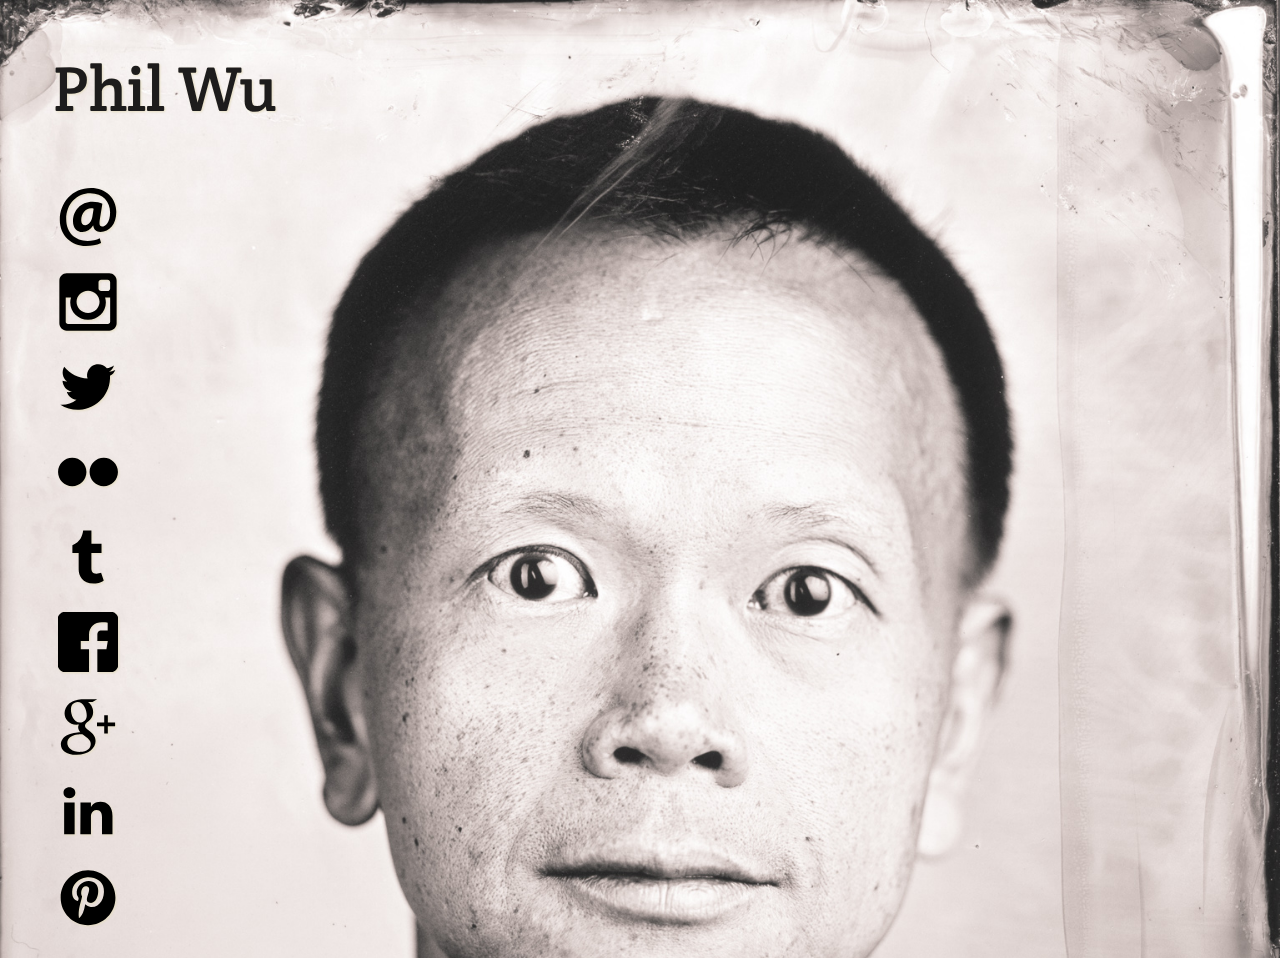
==== index.html @ 3a06e1a3 "rename html" ====
<!DOCTYPE html PUBLIC "-//W3C//DTD HTML 4.01//EN">
<html>
<head>
  <link href='http://fonts.googleapis.com/css?family=Crete+Round' rel='stylesheet' type='text/css'>
  <link rel="shortcut icon" href="/images/favicon.ico" type="image/x-icon" />
  <title>Phil Wu</title>
  <link rel="stylesheet" href="phil.css">
</head>

<body>
<div>
<ul>
<li><h1>Phil Wu</h1></li>
<li><a href="mailto:phil@runty.com" title="Email" class="social-button"> <img src="images/mail.min.svg"/></a></li>
<li><a href="http://instagram.com/_u/phobus/" title="Instagram" class="social-button"> <img src="images/instagram.min.svg"/></a></li>
<li><a href="http://twitter.com/phobus" title="Twitter" class="social-button"> <img src="images/twitter.min.svg"/></a></li>
<li><a href="http://flickr.com/phobus" title="Flickr" class="social-button"> <img src="images/flickr.svg"/></a></li>
<li><a href="http://thesadflail.com" title="The Sad Flail" class="social-button"> <img src="images/tumblr.min.svg"/></a></li>
<li><a href="http://facebook.com/phil.wu" title="Facebook" class="social-button"> <img src="images/facebook.min.svg"/></a></li>
<li><a href="https://plus.google.com/+PhilWu" title="Google+" class="social-button"> <img src="images/google_plus.min.svg"/></a></li>
<li><a href="https://ca.linkedin.com/in/wuphil" title="LinkedIn" class="social-button"> <img src="images/linkedin.min.svg"/></a></li>
<li><a href="https://www.pinterest.com/phobus/" title="Pinterest" class="social-button"> <img src="images/pinterest.min.svg"/></a></li>
</ul>     
</div>
</body>
---- phil.css ----
body {
	font-family: 'Crete Round', serif;
  	background-image: url("images/phil.jpg");
  	background-color: #282823;
  	background-size:cover;
  	background-repeat:no-repeat;
 }
 
h1 {
	padding: 5px;
	font-weight: 100;
	color: #1d1c1c;
	font-size: 64px;
	-webkit-filter: drop-shadow( 1px 1px 1px #e5ddc1 );
            filter: drop-shadow( 1px 1px 1px #e5ddc1 );
}

li {
	list-style:none;
}

.social-button img {
	width: 60px;
	border: 0;
	box-shadow: 0;
	padding: 10px;
	-webkit-filter: drop-shadow( 1px 1px 1px #e5ddc1 );
            filter: drop-shadow( 1px 1px 1px #e5ddc1 );
}
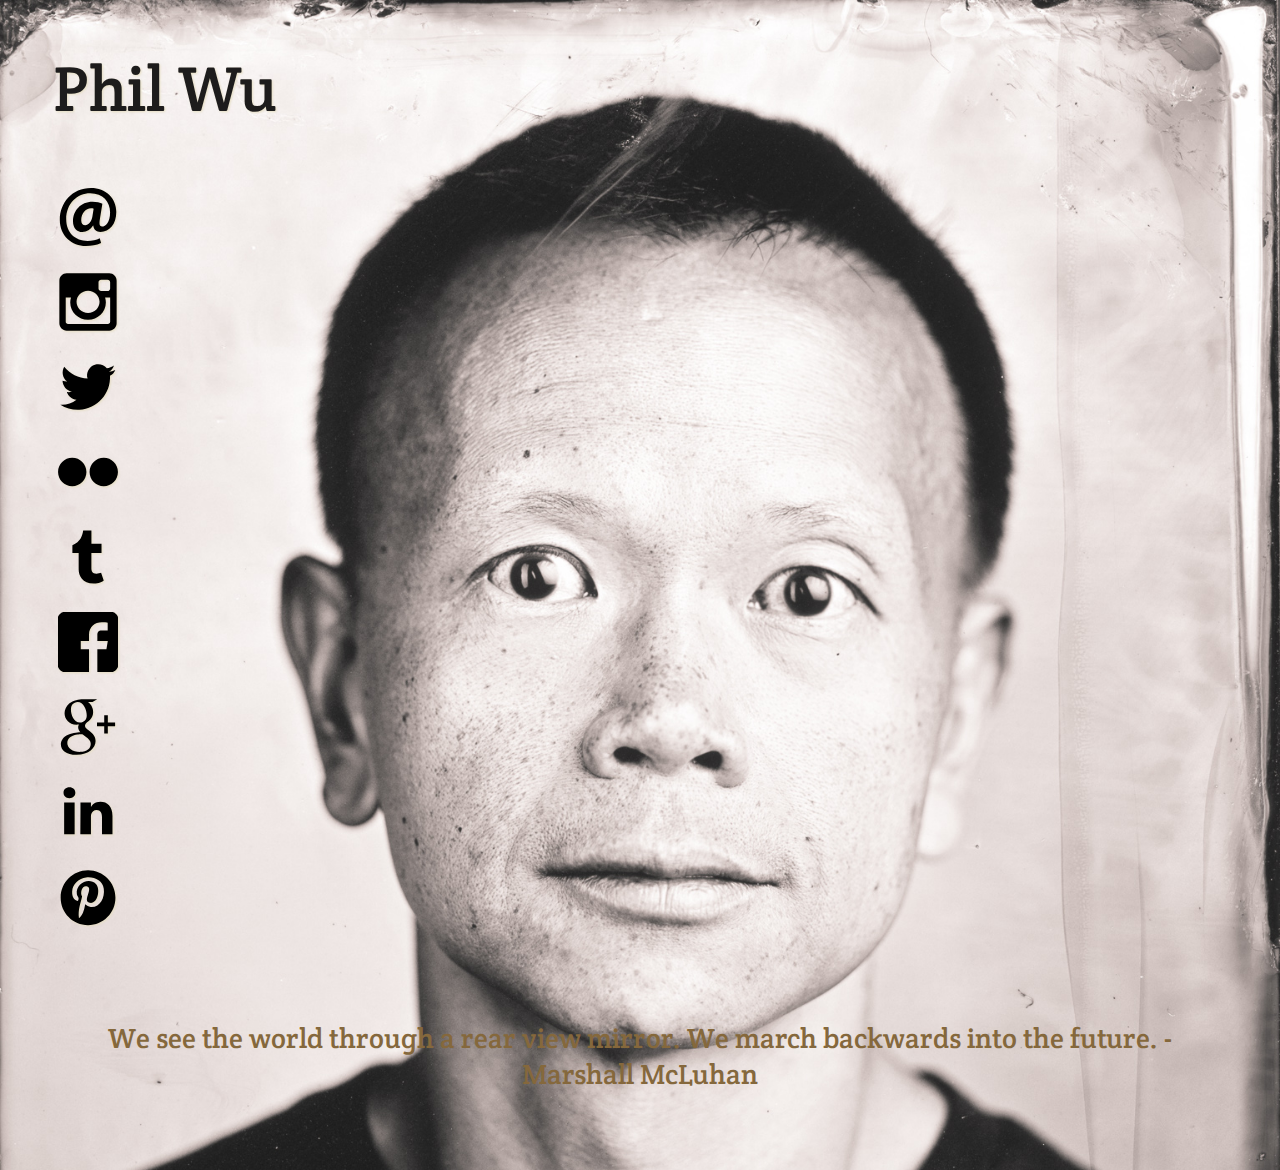
==== commit 94c47967: "add quote" ====
--- a/index.html
+++ b/index.html
@@ -22,4 +22,8 @@
 <li><a href="https://www.pinterest.com/phobus/" title="Pinterest" class="social-button"> <img src="images/pinterest.min.svg"/></a></li>
 </ul>     
 </div>
+
+<center>
+<h2>We see the world through a rear view mirror. We march backwards into the future. - Marshall McLuhan</h2>
+</center>
 </body>--- a/phil.css
+++ b/phil.css
@@ -15,6 +15,13 @@
             filter: drop-shadow( 1px 1px 1px #e5ddc1 );
 }
 
+h2 {
+	padding: 55px;
+	font-weight: 100;
+	color: #85683C;
+	font-size: 28px;
+}
+
 li {
 	list-style:none;
 }
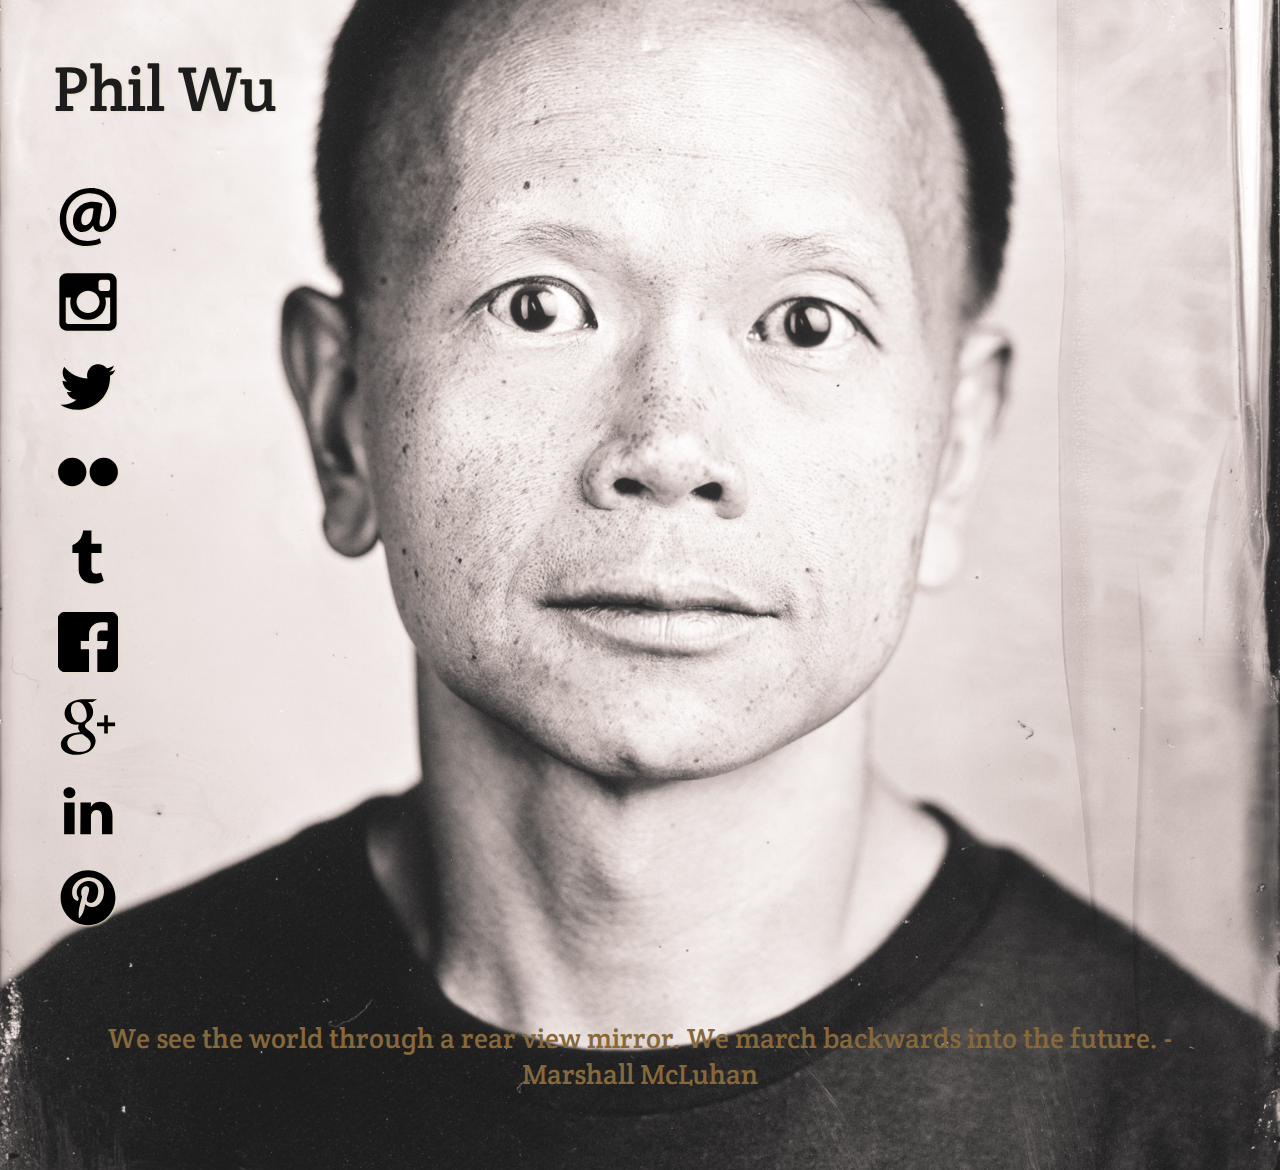
==== commit c872ae56: "make widescreen look better" ====
--- a/index.html
+++ b/index.html
@@ -22,7 +22,6 @@
 <li><a href="https://www.pinterest.com/phobus/" title="Pinterest" class="social-button"> <img src="images/pinterest.min.svg"/></a></li>
 </ul>     
 </div>
-
 <center>
 <h2>We see the world through a rear view mirror. We march backwards into the future. - Marshall McLuhan</h2>
 </center>
--- a/phil.css
+++ b/phil.css
@@ -1,15 +1,29 @@
 body {
 	font-family: 'Crete Round', serif;
-  	background-image: url("images/phil.jpg");
-  	background-color: #282823;
-  	background-size:cover;
+  	background-color: #1d1c1c;
+  	background-image:url("images/phil.jpg");
+	   background-size:cover;
   	background-repeat:no-repeat;
- }
+  	 }
+ 
+@media screen and (orientation: portrait)
+{
+    body {
+	    background-position: center top;
+	}
+}
+
+@media screen and (orientation: landscape)
+{
+    body { 
+	    background-position: center center;
+	}
+}
  
 h1 {
+	color: #1d1c1c; 
 	padding: 5px;
 	font-weight: 100;
-	color: #1d1c1c;
 	font-size: 64px;
 	-webkit-filter: drop-shadow( 1px 1px 1px #e5ddc1 );
             filter: drop-shadow( 1px 1px 1px #e5ddc1 );
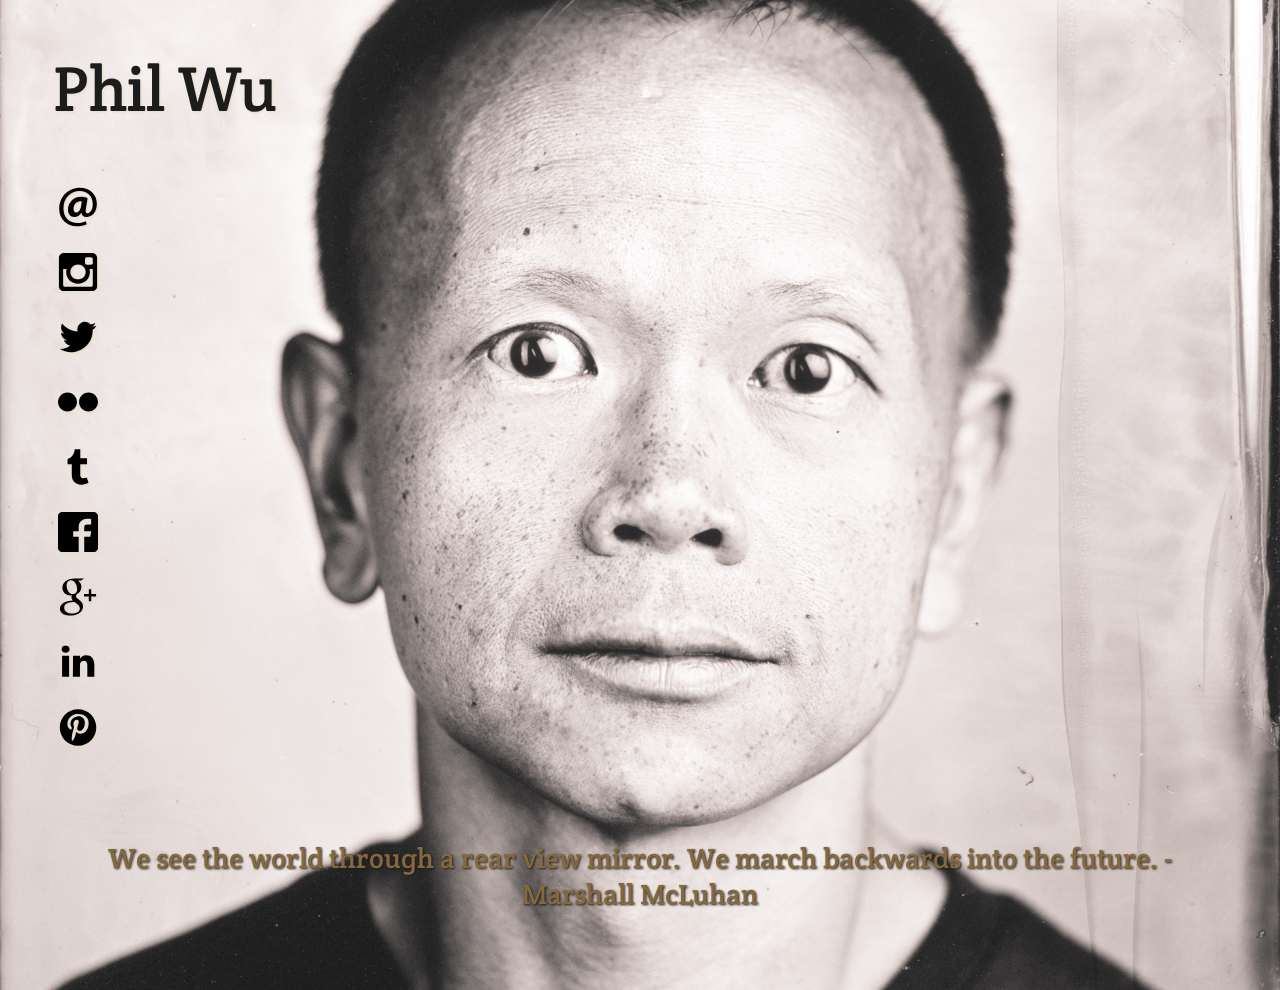
==== commit 3e0075e0: "device testing" ====
--- a/index.html
+++ b/index.html
@@ -22,7 +22,9 @@
 <li><a href="https://www.pinterest.com/phobus/" title="Pinterest" class="social-button"> <img src="images/pinterest.min.svg"/></a></li>
 </ul>     
 </div>
+<div id="bottom">
 <center>
 <h2>We see the world through a rear view mirror. We march backwards into the future. - Marshall McLuhan</h2>
 </center>
+</div>
 </body>--- a/phil.css
+++ b/phil.css
@@ -2,20 +2,28 @@
 	font-family: 'Crete Round', serif;
   	background-color: #1d1c1c;
   	background-image:url("images/phil.jpg");
-	   background-size:cover;
+	background-size:cover;
   	background-repeat:no-repeat;
-  	 }
+}
  
 @media screen and (orientation: portrait)
 {
     body {
-	    background-position: center top;
+	    background-position: left top;
 	}
 }
 
 @media screen and (orientation: landscape)
 {
     body { 
+	    background-position: center center;
+	}
+}
+
+@media only screen and (orientation: landscape) and (min-device-width : 736px)
+{
+    body { 
+	    background-image:url("images/philw.jpg");
 	    background-position: center center;
 	}
 }
@@ -34,6 +42,8 @@
 	font-weight: 100;
 	color: #85683C;
 	font-size: 28px;
+	-webkit-filter: drop-shadow( 1px 1px 1px #1d1c1c );
+            filter: drop-shadow( 1px 1px 1px #1d1c1c );
 }
 
 li {
@@ -41,7 +51,7 @@
 }
 
 .social-button img {
-	width: 60px;
+	width: 64px;
 	border: 0;
 	box-shadow: 0;
 	padding: 10px;
@@ -49,3 +59,28 @@
             filter: drop-shadow( 1px 1px 1px #e5ddc1 );
 }
 
+@media (min-device-width:1025px) 
+{
+	.social-button img {
+		width: 40px;
+	}
+}
+
+@media (min-device-height:767px) 
+{
+	.social-button img {
+		width: 40px;
+	}
+	
+}
+
+
+@media screen and (min-height:1000px)
+{
+	#bottom{
+    	position: fixed; 
+		width:100%;
+		bottom:0;
+	}
+}
+
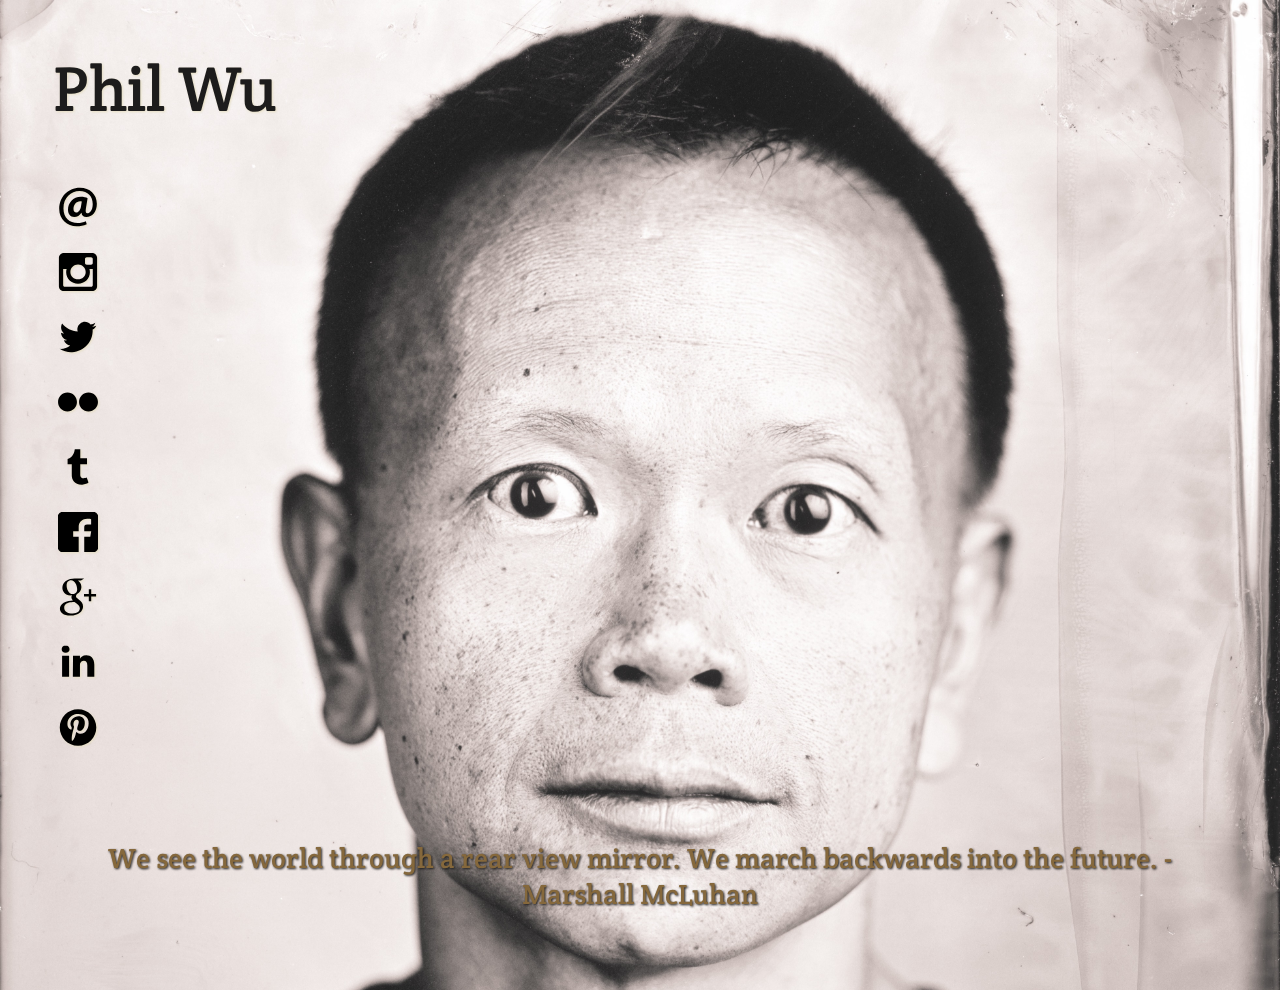
==== commit d581f9f7: "add google tracking 27 inch image handling" ====
--- a/index.html
+++ b/index.html
@@ -5,6 +5,16 @@
   <link rel="shortcut icon" href="/images/favicon.ico" type="image/x-icon" />
   <title>Phil Wu</title>
   <link rel="stylesheet" href="phil.css">
+  <script>
+  (function(i,s,o,g,r,a,m){i['GoogleAnalyticsObject']=r;i[r]=i[r]||function(){
+  (i[r].q=i[r].q||[]).push(arguments)},i[r].l=1*new Date();a=s.createElement(o),
+  m=s.getElementsByTagName(o)[0];a.async=1;a.src=g;m.parentNode.insertBefore(a,m)
+  })(window,document,'script','//www.google-analytics.com/analytics.js','ga');
+
+  ga('create', 'UA-65685504-1', 'auto');
+  ga('send', 'pageview');
+
+</script>
 </head>
 
 <body>
--- a/phil.css
+++ b/phil.css
@@ -24,7 +24,7 @@
 {
     body { 
 	    background-image:url("images/philw.jpg");
-	    background-position: center center;
+	    background-position: center top;
 	}
 }
  
